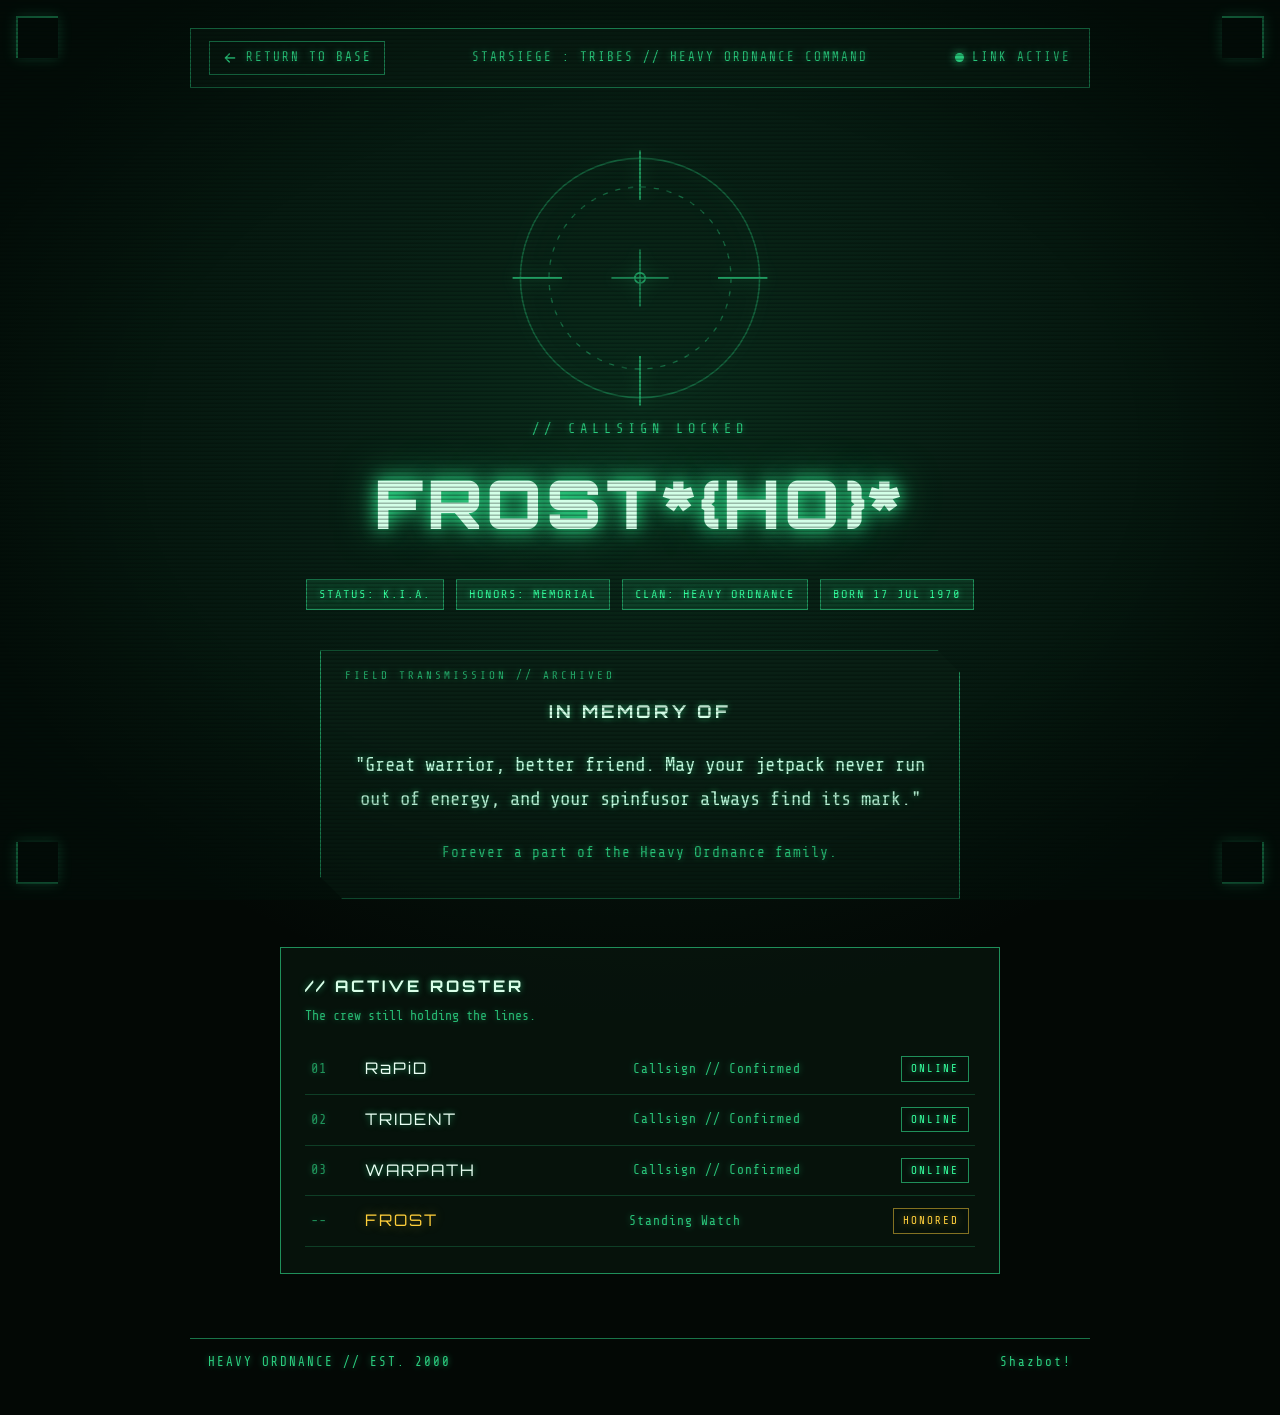
==== frost.html @ d1d129de "Heavy Ordnance clan site" ====
<!DOCTYPE html>
<html lang="en">
<head>
    <meta charset="UTF-8">
    <meta name="viewport" content="width=device-width, initial-scale=1.0">
    <title>In Memory of FROST*{HO}* | Heavy Ordnance</title>
    <link rel="preconnect" href="https://fonts.googleapis.com">
    <link rel="preconnect" href="https://fonts.gstatic.com" crossorigin>
    <link href="https://fonts.googleapis.com/css2?family=Orbitron:wght@400;700;900&family=Share+Tech+Mono&display=swap" rel="stylesheet">
    <link rel="stylesheet" href="frost.css">
</head>
<body>

    <div class="crt" aria-hidden="true"></div>
    <div class="crt-flicker" aria-hidden="true"></div>

    <!-- HUD frame corner brackets -->
    <span class="frame tl" aria-hidden="true"></span>
    <span class="frame tr" aria-hidden="true"></span>
    <span class="frame bl" aria-hidden="true"></span>
    <span class="frame br" aria-hidden="true"></span>

    <div class="hud">

        <header class="hud-bar">
            <a href="index.html" class="back-link">
                <svg viewBox="0 0 24 24" fill="none" stroke="currentColor" stroke-width="2" stroke-linecap="round" stroke-linejoin="round"><path d="M19 12H5M11 18l-6-6 6-6"></path></svg>
                RETURN TO BASE
            </a>
            <div class="hud-title">STARSIEGE : TRIBES // HEAVY ORDNANCE COMMAND</div>
            <div class="hud-readout"><span class="live-dot"></span> LINK ACTIVE</div>
        </header>

        <main class="tribute">

            <div class="targeting" aria-hidden="true">
                <svg viewBox="0 0 200 200" fill="none" stroke="currentColor">
                    <circle cx="100" cy="100" r="92" stroke-width="1.2" opacity="0.5"></circle>
                    <circle cx="100" cy="100" r="70" stroke-width="1" stroke-dasharray="4 6" opacity="0.6"></circle>
                    <path d="M100 2 V40 M100 160 V198 M2 100 H40 M160 100 H198" stroke-width="1.4"></path>
                    <path d="M78 100 H122 M100 78 V122" stroke-width="1"></path>
                    <circle cx="100" cy="100" r="4" stroke-width="1.4"></circle>
                </svg>
            </div>

            <p class="callsign-label">// CALLSIGN LOCKED</p>
            <h1 class="callsign">FROST*{HO}*</h1>

            <div class="status-line">
                <span class="status-chip">STATUS: K.I.A.</span>
                <span class="status-chip">HONORS: MEMORIAL</span>
                <span class="status-chip">CLAN: HEAVY ORDNANCE</span>
                <span class="status-chip">BORN 17 JUL 1970</span>
            </div>

            <!-- Revealed only on 17 July, FROST's birthday; age computed live -->
            <div class="remembrance" hidden>
                <span class="rem-tag" aria-hidden="true">// DAY OF REMEMBRANCE</span>
                <p class="rem-line">Would have been <span class="rem-age"></span> today.</p>
                <p class="rem-sub">Standing watch. Never forgotten.</p>
            </div>

            <div class="memorial-panel">
                <span class="panel-tag" aria-hidden="true">FIELD TRANSMISSION // ARCHIVED</span>
                <h2>In Memory Of</h2>
                <p class="memorial-quote">"Great warrior, better friend. May your jetpack never run out of energy, and your spinfusor always find its mark."</p>
                <p class="memorial-footer">Forever a part of the Heavy Ordnance family.</p>
            </div>

            <section class="roster-panel">
                <h3>// ACTIVE ROSTER</h3>
                <p class="roster-sub">The crew still holding the lines.</p>
                <ul class="hud-roster">
                    <li>
                        <span class="rank-idx">01</span>
                        <span class="rank-name">RaPiD</span>
                        <span class="rank-role">Callsign // Confirmed</span>
                        <span class="rank-state ok">ONLINE</span>
                    </li>
                    <li>
                        <span class="rank-idx">02</span>
                        <span class="rank-name">TRIDENT</span>
                        <span class="rank-role">Callsign // Confirmed</span>
                        <span class="rank-state ok">ONLINE</span>
                    </li>
                    <li>
                        <span class="rank-idx">03</span>
                        <span class="rank-name">WARPATH</span>
                        <span class="rank-role">Callsign // Confirmed</span>
                        <span class="rank-state ok">ONLINE</span>
                    </li>
                    <li class="fallen">
                        <span class="rank-idx">--</span>
                        <span class="rank-name">FROST</span>
                        <span class="rank-role">Standing Watch</span>
                        <span class="rank-state kia">HONORED</span>
                    </li>
                </ul>
            </section>

        </main>

        <footer class="hud-foot">
            <span>HEAVY ORDNANCE // EST. 2000</span>
            <span>Shazbot!</span>
        </footer>

    </div>

    <script>
        // Light up the remembrance banner on FROST's birthday (17 July) and
        // compute the age he would have reached — always accurate, self-updating.
        (function () {
            var born = { year: 1970, month: 6, day: 17 }; // month is 0-indexed (6 = July)
            var now = new Date();
            if (now.getMonth() === born.month && now.getDate() === born.day) {
                var age = now.getFullYear() - born.year;
                var ageEl = document.querySelector('.rem-age');
                var banner = document.querySelector('.remembrance');
                if (ageEl) { ageEl.textContent = age; }
                if (banner) { banner.hidden = false; }
            }
        })();
    </script>

</body>
</html>
---- frost.css ----
/* FROST tribute page — Starsiege: Tribes command HUD (phosphor green) */
:root {
    --hud-green: #35ff9e;
    --hud-green-dim: #1f8f5a;
    --hud-green-soft: rgba(53, 255, 158, 0.55);
    --hud-green-faint: rgba(53, 255, 158, 0.12);
    --hud-bg: #030805;
    --hud-panel: rgba(10, 26, 18, 0.55);
    --kia: #ffcf3b;
}

* {
    box-sizing: border-box;
    margin: 0;
    padding: 0;
}

body {
    min-height: 100vh;
    background:
        radial-gradient(ellipse 90% 70% at 50% 30%, rgba(31, 143, 90, 0.22) 0%, transparent 60%),
        var(--hud-bg);
    color: var(--hud-green);
    font-family: 'Share Tech Mono', monospace;
    line-height: 1.6;
    overflow-x: hidden;
    text-shadow: 0 0 6px var(--hud-green-soft);
    padding: 28px;
}

/* CRT scanlines + subtle green vignette */
.crt {
    position: fixed;
    inset: 0;
    pointer-events: none;
    z-index: 60;
    background: repeating-linear-gradient(
        to bottom,
        rgba(0, 0, 0, 0) 0px,
        rgba(0, 0, 0, 0) 2px,
        rgba(0, 0, 0, 0.28) 3px,
        rgba(0, 0, 0, 0.28) 4px
    );
}

.crt::after {
    content: "";
    position: absolute;
    inset: 0;
    background: radial-gradient(ellipse at center, transparent 55%, rgba(0, 0, 0, 0.65) 100%);
}

.crt-flicker {
    position: fixed;
    inset: 0;
    pointer-events: none;
    z-index: 61;
    background: rgba(53, 255, 158, 0.03);
    animation: flicker 6s infinite steps(1);
}

@keyframes flicker {
    0%, 96%, 100% { opacity: 0; }
    97% { opacity: 1; }
    98% { opacity: 0; }
    99% { opacity: 0.6; }
}

/* Full-viewport HUD frame brackets */
.frame {
    position: fixed;
    width: 42px;
    height: 42px;
    border: 2px solid var(--hud-green);
    opacity: 0.7;
    z-index: 50;
    box-shadow: 0 0 12px var(--hud-green-soft);
}
.frame.tl { top: 16px; left: 16px; border-right: none; border-bottom: none; }
.frame.tr { top: 16px; right: 16px; border-left: none; border-bottom: none; }
.frame.bl { bottom: 16px; left: 16px; border-right: none; border-top: none; }
.frame.br { bottom: 16px; right: 16px; border-left: none; border-top: none; }

.hud {
    max-width: 900px;
    margin: 0 auto;
    position: relative;
    z-index: 10;
}

/* Top HUD bar */
.hud-bar {
    display: flex;
    align-items: center;
    justify-content: space-between;
    gap: 16px;
    flex-wrap: wrap;
    padding: 12px 18px;
    border: 1px solid var(--hud-green-dim);
    background: var(--hud-panel);
    letter-spacing: 2px;
    font-size: 0.78rem;
}

.back-link {
    display: inline-flex;
    align-items: center;
    gap: 8px;
    color: var(--hud-green);
    text-decoration: none;
    border: 1px solid var(--hud-green-dim);
    padding: 6px 12px;
    transition: background 0.2s ease, box-shadow 0.2s ease;
}

.back-link svg { width: 16px; height: 16px; }

.back-link:hover,
.back-link:focus-visible {
    background: var(--hud-green-faint);
    box-shadow: 0 0 14px var(--hud-green-soft);
    outline: none;
}

.hud-title {
    flex: 1;
    text-align: center;
    min-width: 220px;
    opacity: 0.85;
}

.hud-readout {
    display: inline-flex;
    align-items: center;
    gap: 8px;
}

.live-dot {
    width: 9px;
    height: 9px;
    border-radius: 50%;
    background: var(--hud-green);
    box-shadow: 0 0 10px var(--hud-green);
    animation: pulse 1.5s steps(1) infinite;
}

@keyframes pulse { 50% { opacity: 0.2; } }

/* Tribute body */
.tribute {
    position: relative;
    margin-top: 40px;
    text-align: center;
    padding: 20px;
}

.targeting {
    width: 260px;
    height: 260px;
    margin: 0 auto 10px;
    color: var(--hud-green);
    opacity: 0.55;
}

.targeting svg {
    width: 100%;
    height: 100%;
    animation: sweep 30s linear infinite;
    filter: drop-shadow(0 0 8px var(--hud-green-soft));
}

@keyframes sweep { to { transform: rotate(360deg); } }

.callsign-label {
    letter-spacing: 5px;
    font-size: 0.85rem;
    opacity: 0.75;
}

.callsign {
    font-family: 'Orbitron', sans-serif;
    font-weight: 900;
    font-size: clamp(2.2rem, 8vw, 4.2rem);
    letter-spacing: 4px;
    margin: 10px 0 22px;
    color: #d9ffe9;
    text-shadow: 0 0 18px var(--hud-green), 0 0 40px var(--hud-green-soft);
}

.status-line {
    display: flex;
    flex-wrap: wrap;
    justify-content: center;
    gap: 12px;
    margin-bottom: 40px;
}

.status-chip {
    font-size: 0.75rem;
    letter-spacing: 2px;
    padding: 5px 12px;
    border: 1px solid var(--hud-green-dim);
    background: var(--hud-green-faint);
}

/* Day-of-remembrance banner — shown only on FROST's birthday (gold, echoing HONORED) */
.remembrance {
    max-width: 640px;
    margin: -12px auto 44px;
    padding: 22px 26px;
    border: 1px solid rgba(255, 207, 59, 0.5);
    background: rgba(255, 207, 59, 0.06);
    color: var(--kia);
    text-shadow: 0 0 10px rgba(255, 207, 59, 0.45);
    clip-path: polygon(0 0, calc(100% - 16px) 0, 100% 16px, 100% 100%, 16px 100%, 0 calc(100% - 16px));
}

.remembrance[hidden] { display: none; }

.rem-tag {
    display: block;
    font-size: 0.68rem;
    letter-spacing: 3px;
    opacity: 0.8;
    margin-bottom: 12px;
}

.rem-line {
    font-family: 'Orbitron', sans-serif;
    font-size: clamp(1rem, 3.5vw, 1.25rem);
    letter-spacing: 2px;
    text-transform: uppercase;
    color: #ffe28a;
}

.rem-age { font-weight: 900; }

.rem-sub {
    font-size: 0.82rem;
    letter-spacing: 1px;
    opacity: 0.85;
    margin-top: 10px;
}

/* Memorial panel — content preserved verbatim */
.memorial-panel {
    position: relative;
    max-width: 640px;
    margin: 0 auto 48px;
    padding: 46px 30px 34px;
    border: 1px solid var(--hud-green-dim);
    background: var(--hud-panel);
    clip-path: polygon(0 0, calc(100% - 22px) 0, 100% 22px, 100% 100%, 22px 100%, 0 calc(100% - 22px));
}

.panel-tag {
    position: absolute;
    top: 16px;
    left: 24px;
    font-size: 0.68rem;
    letter-spacing: 3px;
    opacity: 0.65;
}

.memorial-panel h2 {
    font-family: 'Orbitron', sans-serif;
    text-transform: uppercase;
    letter-spacing: 3px;
    font-size: 1.1rem;
    margin-bottom: 22px;
    color: #d9ffe9;
}

.memorial-quote {
    font-size: 1.2rem;
    line-height: 1.8;
    color: #c8ffe4;
    margin-bottom: 24px;
}

.memorial-footer {
    font-size: 0.9rem;
    letter-spacing: 1px;
    opacity: 0.85;
}

/* Roster panel */
.roster-panel {
    max-width: 720px;
    margin: 0 auto;
    text-align: left;
    border: 1px solid var(--hud-green-dim);
    background: var(--hud-panel);
    padding: 26px 24px;
}

.roster-panel h3 {
    font-family: 'Orbitron', sans-serif;
    letter-spacing: 3px;
    font-size: 1rem;
    color: #d9ffe9;
    margin-bottom: 6px;
}

.roster-sub {
    font-size: 0.82rem;
    opacity: 0.7;
    margin-bottom: 18px;
}

.hud-roster {
    list-style: none;
}

.hud-roster li {
    display: grid;
    grid-template-columns: 42px 1fr 1fr auto;
    align-items: center;
    gap: 12px;
    padding: 12px 6px;
    border-bottom: 1px solid rgba(31, 143, 90, 0.35);
    letter-spacing: 1px;
    transition: background 0.2s ease;
}

.hud-roster li:hover {
    background: var(--hud-green-faint);
}

.rank-idx { opacity: 0.55; font-size: 0.85rem; }

.rank-name {
    font-family: 'Orbitron', sans-serif;
    letter-spacing: 2px;
    color: #eafff4;
}

.rank-role { font-size: 0.8rem; opacity: 0.75; }

.rank-state {
    justify-self: end;
    font-size: 0.68rem;
    letter-spacing: 2px;
    padding: 3px 9px;
    border: 1px solid var(--hud-green-dim);
}

.rank-state.kia {
    color: var(--kia);
    border-color: rgba(255, 207, 59, 0.5);
    text-shadow: 0 0 8px rgba(255, 207, 59, 0.5);
}

.hud-roster li.fallen .rank-name {
    color: var(--kia);
    text-shadow: 0 0 12px rgba(255, 207, 59, 0.4);
}

/* Footer */
.hud-foot {
    display: flex;
    justify-content: space-between;
    flex-wrap: wrap;
    gap: 10px;
    margin-top: 44px;
    padding: 14px 18px;
    border-top: 1px solid var(--hud-green-dim);
    font-size: 0.78rem;
    letter-spacing: 2px;
    opacity: 0.8;
}

@media (max-width: 620px) {
    body { padding: 16px; }
    .hud-roster li {
        grid-template-columns: 34px 1fr auto;
    }
    .rank-role { display: none; }
    .hud-title { font-size: 0.7rem; }
}

@media (prefers-reduced-motion: reduce) {
    *, *::before, *::after {
        animation-duration: 0.001ms !important;
        animation-iteration-count: 1 !important;
        transition-duration: 0.001ms !important;
    }
}
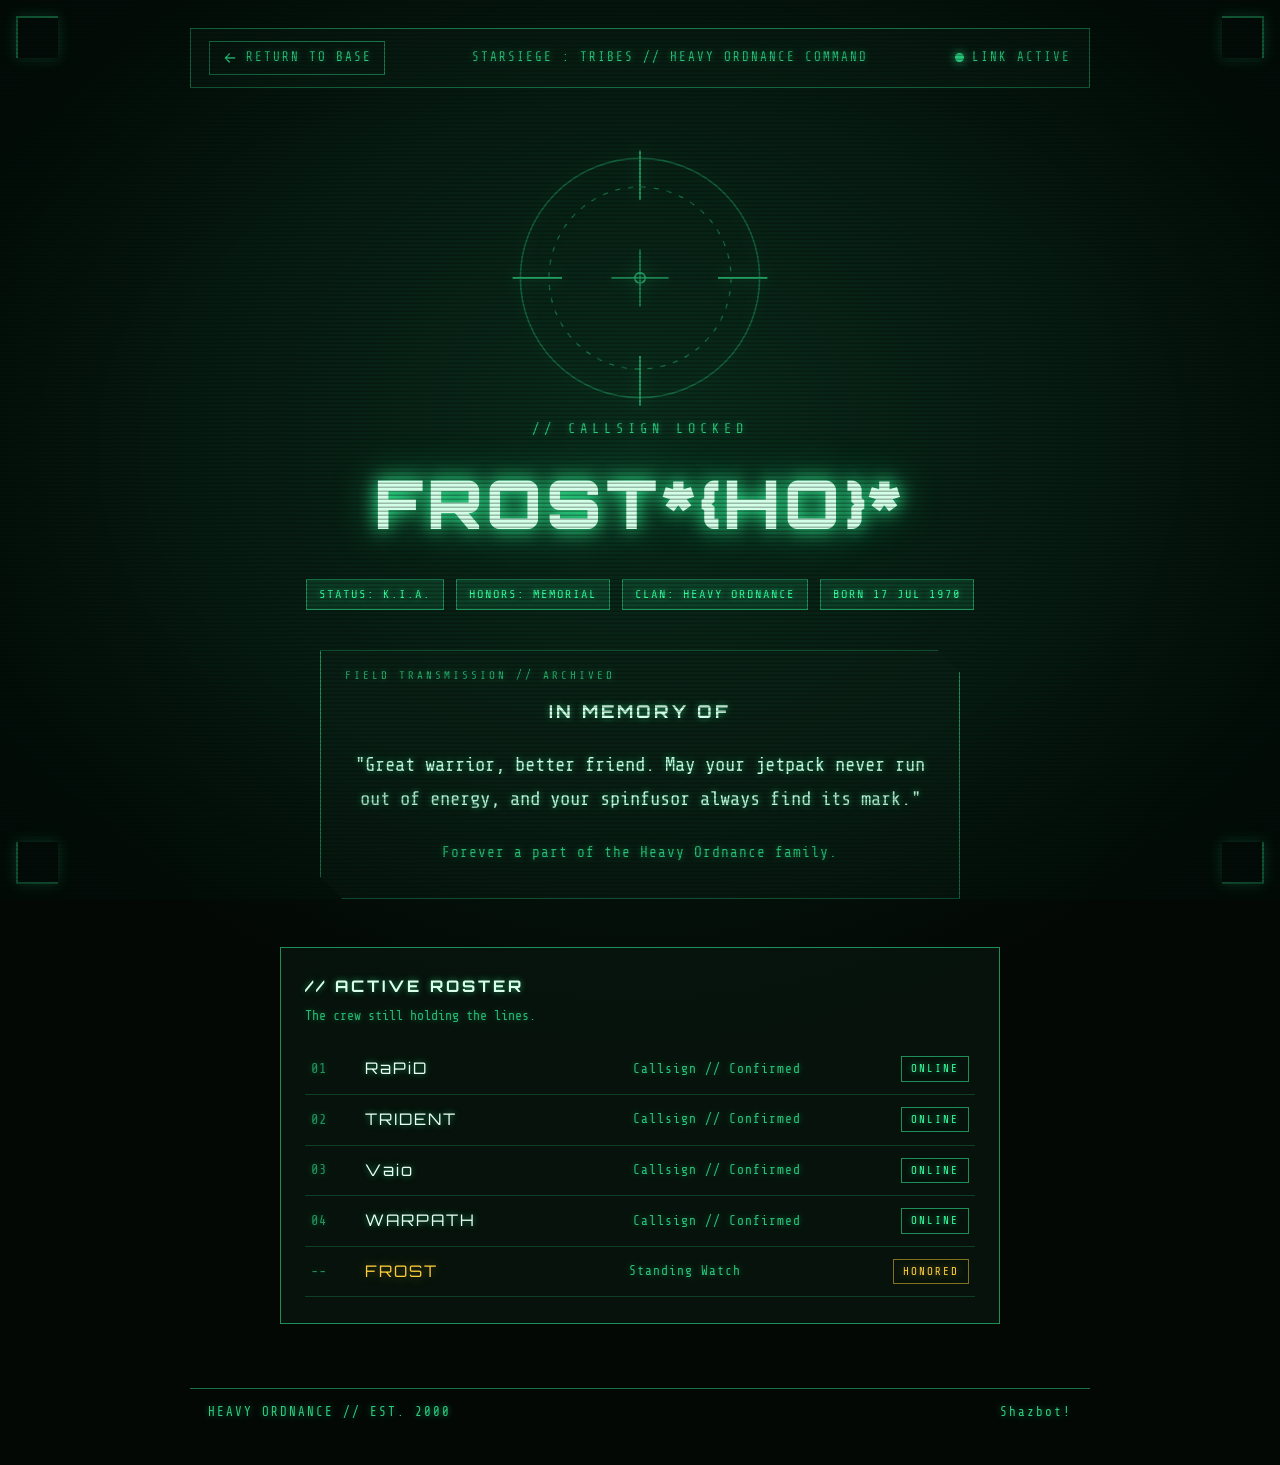
==== commit b668767c: "Add Vaio to the tribute page roster" ====
--- a/frost.html
+++ b/frost.html
@@ -85,6 +85,12 @@
                     </li>
                     <li>
                         <span class="rank-idx">03</span>
+                        <span class="rank-name">Vaio</span>
+                        <span class="rank-role">Callsign // Confirmed</span>
+                        <span class="rank-state ok">ONLINE</span>
+                    </li>
+                    <li>
+                        <span class="rank-idx">04</span>
                         <span class="rank-name">WARPATH</span>
                         <span class="rank-role">Callsign // Confirmed</span>
                         <span class="rank-state ok">ONLINE</span>
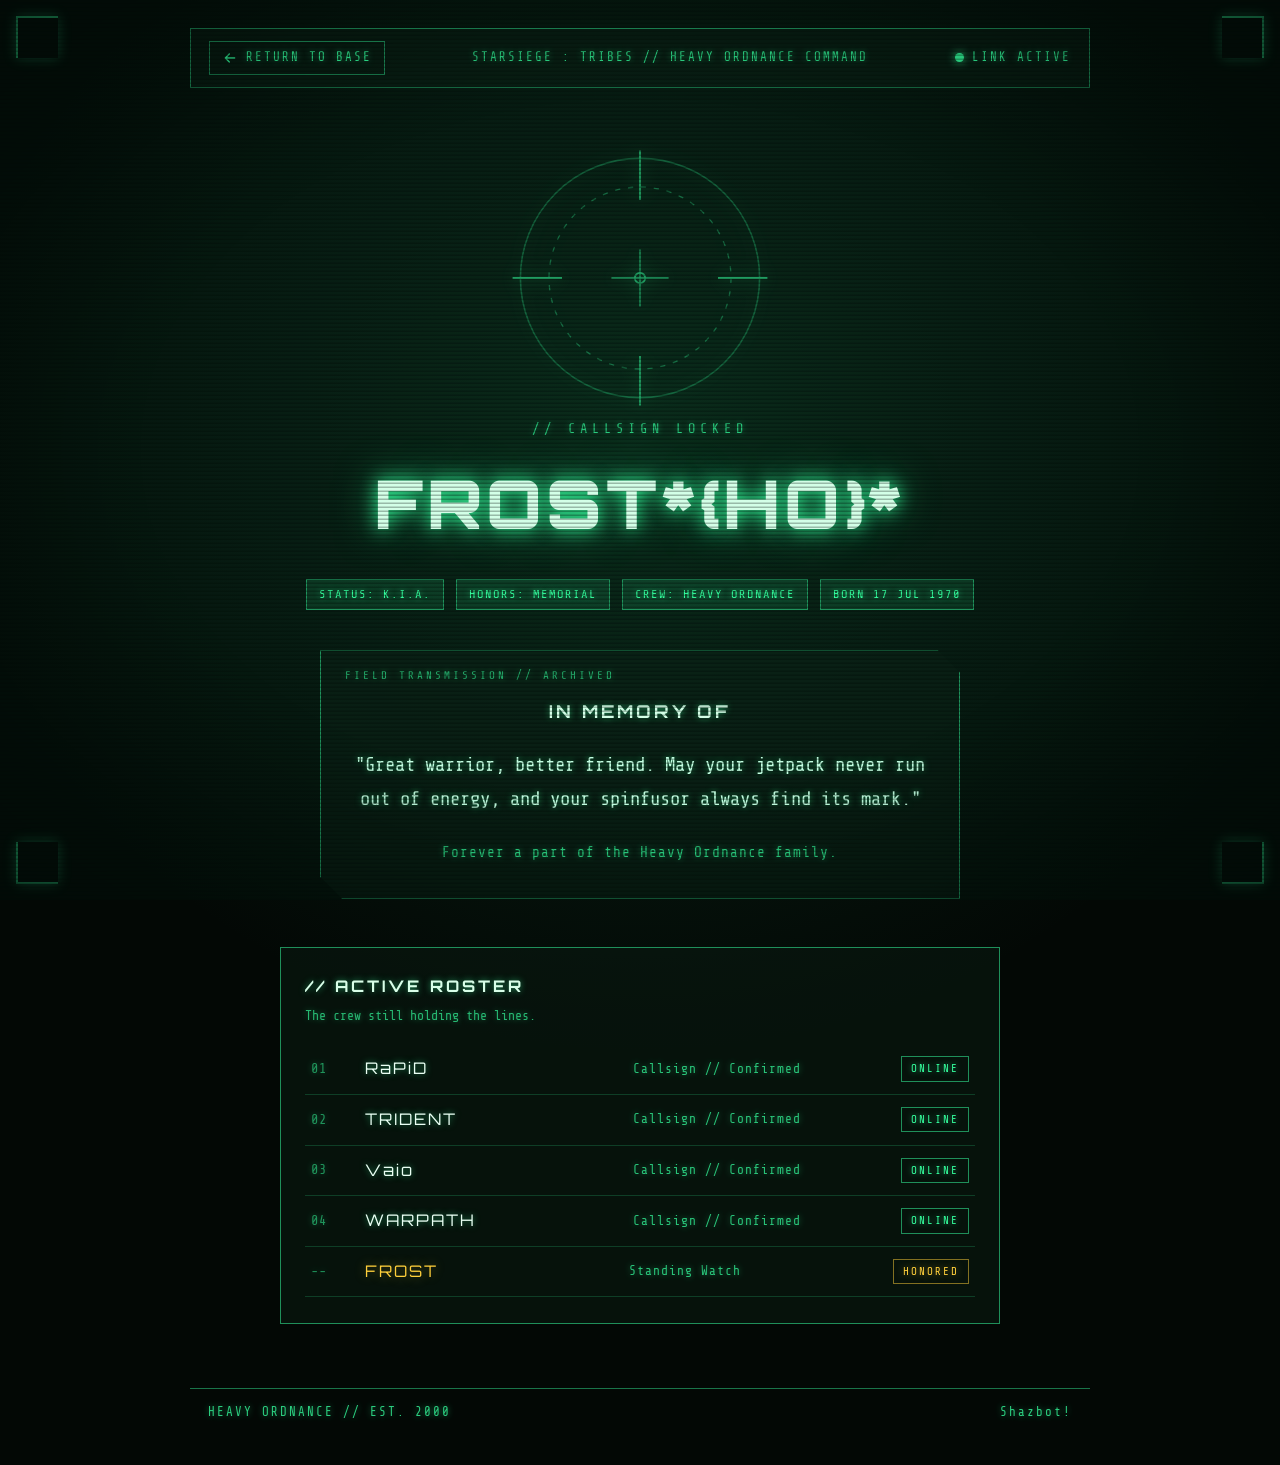
==== commit 8b7d33b0: "Call it a crew, not a clan" ====
--- a/frost.html
+++ b/frost.html
@@ -49,7 +49,7 @@
             <div class="status-line">
                 <span class="status-chip">STATUS: K.I.A.</span>
                 <span class="status-chip">HONORS: MEMORIAL</span>
-                <span class="status-chip">CLAN: HEAVY ORDNANCE</span>
+                <span class="status-chip">CREW: HEAVY ORDNANCE</span>
                 <span class="status-chip">BORN 17 JUL 1970</span>
             </div>
 
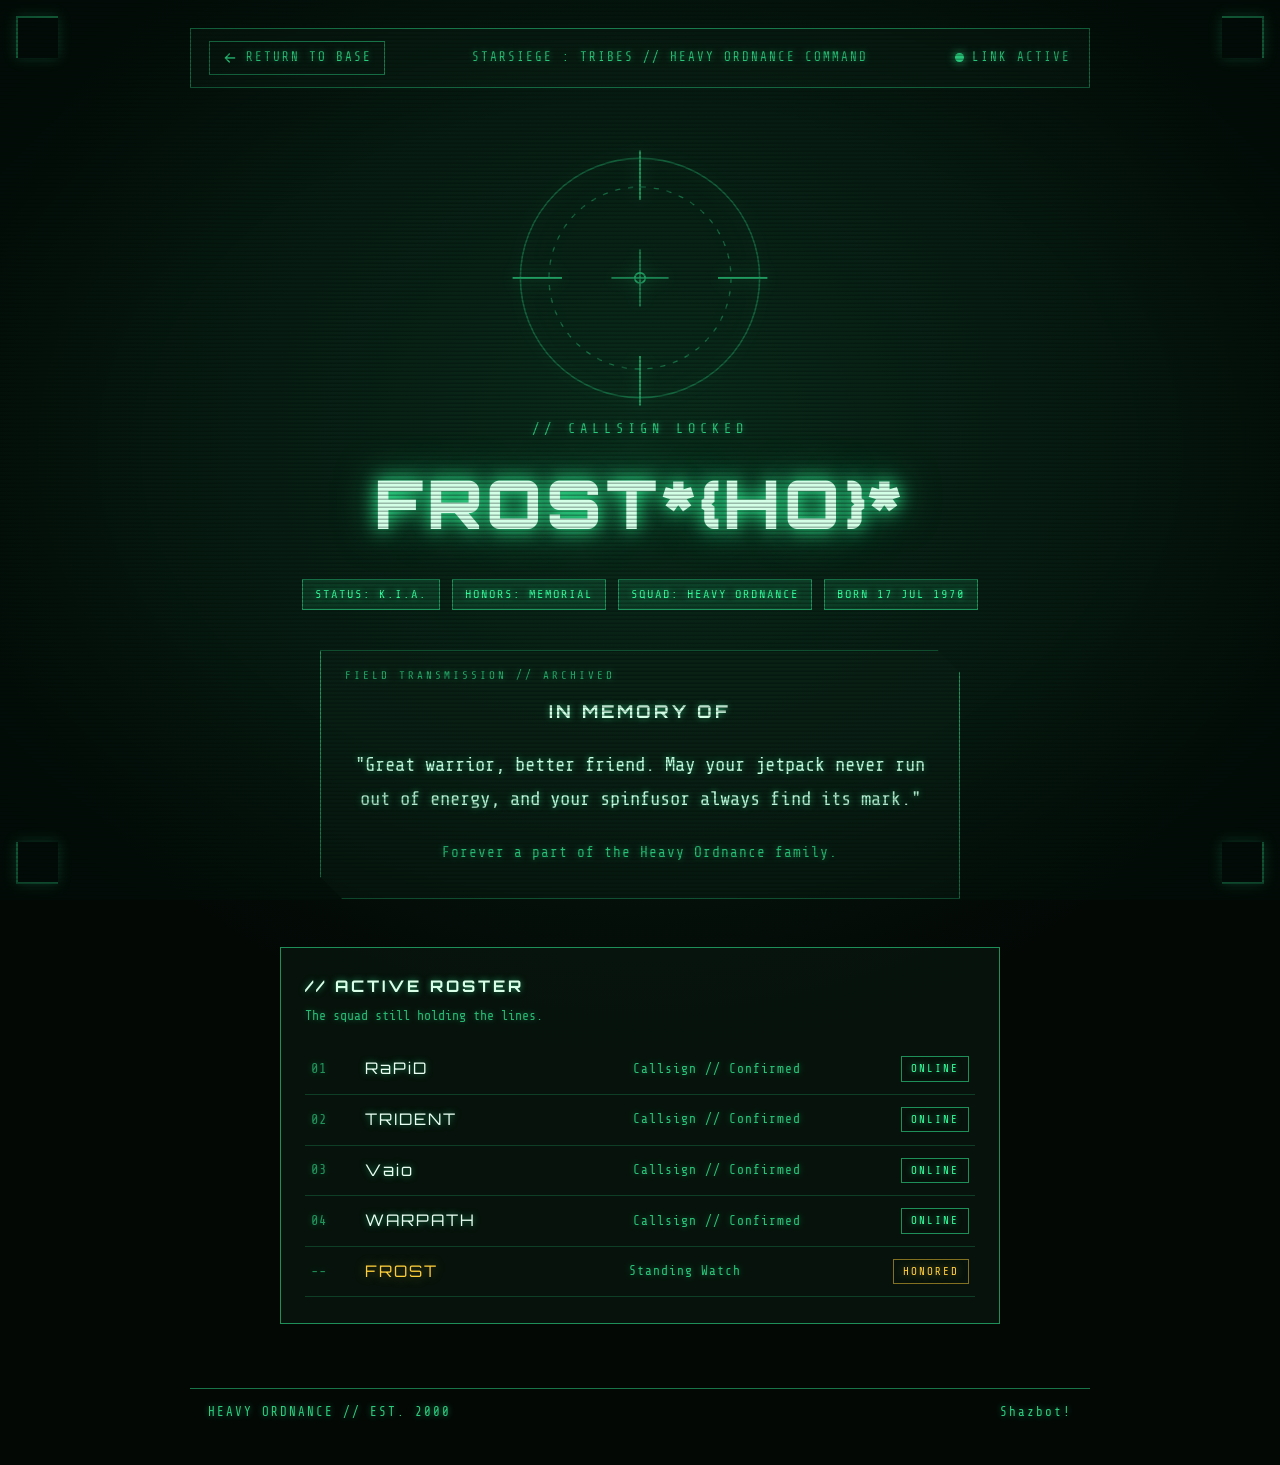
==== commit b6627385: "Squad, not crew" ====
--- a/frost.html
+++ b/frost.html
@@ -49,7 +49,7 @@
             <div class="status-line">
                 <span class="status-chip">STATUS: K.I.A.</span>
                 <span class="status-chip">HONORS: MEMORIAL</span>
-                <span class="status-chip">CREW: HEAVY ORDNANCE</span>
+                <span class="status-chip">SQUAD: HEAVY ORDNANCE</span>
                 <span class="status-chip">BORN 17 JUL 1970</span>
             </div>
 
@@ -69,7 +69,7 @@
 
             <section class="roster-panel">
                 <h3>// ACTIVE ROSTER</h3>
-                <p class="roster-sub">The crew still holding the lines.</p>
+                <p class="roster-sub">The squad still holding the lines.</p>
                 <ul class="hud-roster">
                     <li>
                         <span class="rank-idx">01</span>
